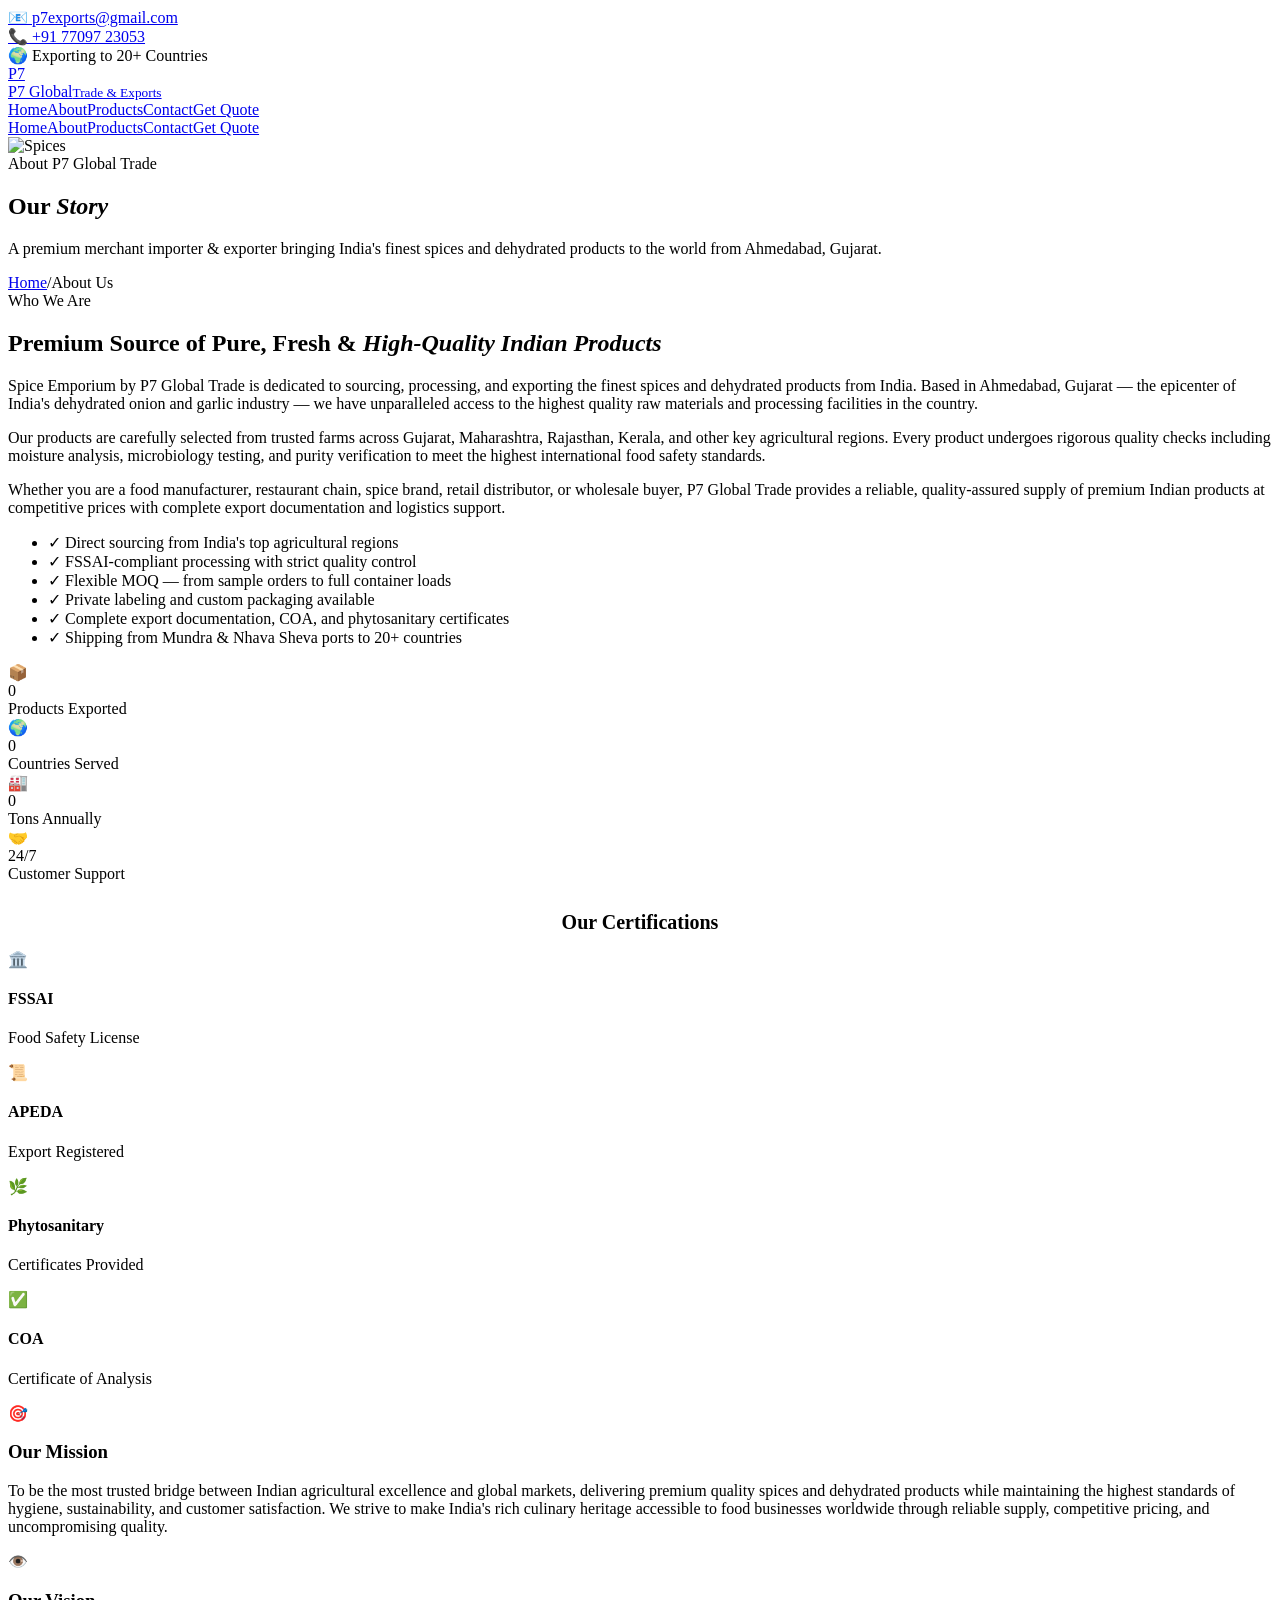
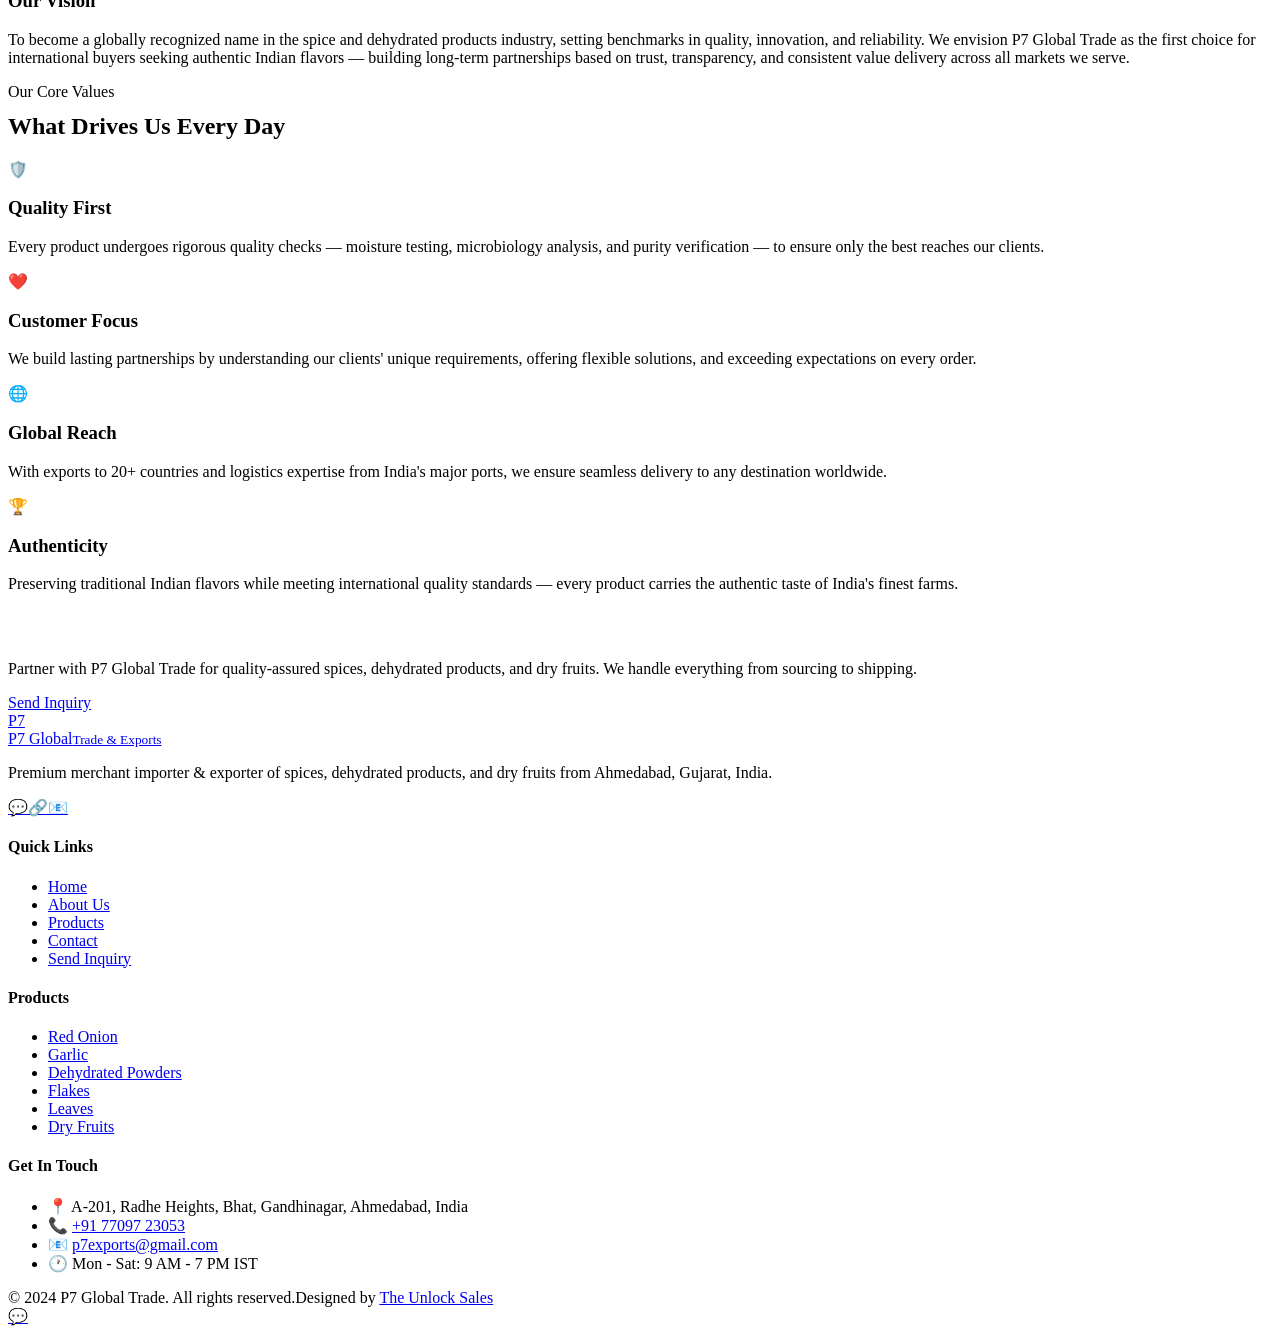
==== about.html @ 54e9179b "Add files via upload" ====
<!DOCTYPE html>
<html lang="en">
<head>
  <meta charset="UTF-8">
  <meta name="viewport" content="width=device-width, initial-scale=1.0">
  <title>About Us — P7 Global Trade | Premium Indian Spice Exporter</title>
  <meta name="description" content="Learn about P7 Global Trade — a leading merchant importer and exporter of premium spices, dehydrated products and dry fruits from Ahmedabad, India.">
  <link rel="stylesheet" href="css/style.css">
  <link rel="icon" href="data:image/svg+xml,<svg xmlns='http://www.w3.org/2000/svg' viewBox='0 0 100 100'><text y='.9em' font-size='90'>🌶️</text></svg>">
</head>
<body>
  <div class="topbar"><div class="container"><div class="topbar-left"><a href="mailto:p7exports@gmail.com">📧 p7exports@gmail.com</a><div class="topbar-divider"></div><a href="tel:+917709723053">📞 +91 77097 23053</a></div><div class="topbar-right"><span>🌍 Exporting to 20+ Countries</span></div></div></div>
  <header class="header"><div class="container"><a href="index.html" class="logo"><div class="logo-mark">P7</div><div class="logo-text">P7 Global<small>Trade &amp; Exports</small></div></a><nav class="nav"><a href="index.html">Home</a><a href="about.html" class="active">About</a><a href="products.html">Products</a><a href="contact.html">Contact</a><a href="inquiry.html" class="nav-cta">Get Quote</a></nav><div class="hamburger" onclick="this.classList.toggle('active');document.querySelector('.mobile-nav').classList.toggle('open');document.body.style.overflow=this.classList.contains('active')?'hidden':''"><span></span><span></span><span></span></div></div></header>
  <div class="mobile-nav"><a href="index.html">Home</a><a href="about.html" class="active">About</a><a href="products.html">Products</a><a href="contact.html">Contact</a><a href="inquiry.html">Get Quote</a></div>

  <section class="page-hero">
    <div class="page-hero-bg"><img src="https://images.unsplash.com/photo-1532336414038-cf19250c5757?w=1400&h=500&fit=crop&q=80" alt="Spices"></div>
    <div class="page-hero-overlay"></div>
    <div class="container">
      <span class="overline">About P7 Global Trade</span>
      <h1 class="heading-xl">Our <em>Story</em></h1>
      <p>A premium merchant importer &amp; exporter bringing India's finest spices and dehydrated products to the world from Ahmedabad, Gujarat.</p>
      <div class="breadcrumb"><a href="index.html">Home</a><span>/</span><span>About Us</span></div>
    </div>
  </section>

  <!-- WHO WE ARE -->
  <section class="about-content-section">
    <div class="container">
      <div class="about-main-grid">
        <div class="about-text reveal-left">
          <span class="overline overline-dark">Who We Are</span>
          <h2 class="heading-lg" style="color:var(--brown-900)">Premium Source of Pure, Fresh &amp; <em style="color:var(--primary)">High-Quality Indian Products</em></h2>
          <p>Spice Emporium by P7 Global Trade is dedicated to sourcing, processing, and exporting the finest spices and dehydrated products from India. Based in Ahmedabad, Gujarat — the epicenter of India's dehydrated onion and garlic industry — we have unparalleled access to the highest quality raw materials and processing facilities in the country.</p>
          <p>Our products are carefully selected from trusted farms across Gujarat, Maharashtra, Rajasthan, Kerala, and other key agricultural regions. Every product undergoes rigorous quality checks including moisture analysis, microbiology testing, and purity verification to meet the highest international food safety standards.</p>
          <p>Whether you are a food manufacturer, restaurant chain, spice brand, retail distributor, or wholesale buyer, P7 Global Trade provides a reliable, quality-assured supply of premium Indian products at competitive prices with complete export documentation and logistics support.</p>
          <ul class="check-list">
            <li><span class="check-icon">✓</span> Direct sourcing from India's top agricultural regions</li>
            <li><span class="check-icon">✓</span> FSSAI-compliant processing with strict quality control</li>
            <li><span class="check-icon">✓</span> Flexible MOQ — from sample orders to full container loads</li>
            <li><span class="check-icon">✓</span> Private labeling and custom packaging available</li>
            <li><span class="check-icon">✓</span> Complete export documentation, COA, and phytosanitary certificates</li>
            <li><span class="check-icon">✓</span> Shipping from Mundra &amp; Nhava Sheva ports to 20+ countries</li>
          </ul>
        </div>
        <div class="reveal-right">
          <div class="about-stats-card">
            <div class="about-stats-inner">
              <div class="a-stat"><div class="icon">📦</div><div class="val" data-count="50" data-suffix="+">0</div><div class="lbl">Products Exported</div></div>
              <div class="a-stat"><div class="icon">🌍</div><div class="val" data-count="20" data-suffix="+">0</div><div class="lbl">Countries Served</div></div>
              <div class="a-stat"><div class="icon">🏭</div><div class="val" data-count="500" data-suffix="+">0</div><div class="lbl">Tons Annually</div></div>
              <div class="a-stat"><div class="icon">🤝</div><div class="val">24/7</div><div class="lbl">Customer Support</div></div>
            </div>
          </div>
          <!-- Certifications -->
          <div style="margin-top:28px">
            <h3 style="font-family:var(--font-display);font-weight:600;font-size:20px;color:var(--brown-900);margin-bottom:16px;text-align:center">Our Certifications</h3>
            <div class="certs-grid">
              <div class="cert-card"><div class="cert-icon">🏛️</div><h4>FSSAI</h4><p>Food Safety License</p></div>
              <div class="cert-card"><div class="cert-icon">📜</div><h4>APEDA</h4><p>Export Registered</p></div>
              <div class="cert-card"><div class="cert-icon">🌿</div><h4>Phytosanitary</h4><p>Certificates Provided</p></div>
              <div class="cert-card"><div class="cert-icon">✅</div><h4>COA</h4><p>Certificate of Analysis</p></div>
            </div>
          </div>
        </div>
      </div>
    </div>
  </section>

  <!-- MISSION & VISION -->
  <section class="mv-section">
    <div class="container">
      <div class="mv-grid">
        <div class="mv-card reveal delay-1">
          <div class="mv-icon">🎯</div>
          <h3>Our Mission</h3>
          <p>To be the most trusted bridge between Indian agricultural excellence and global markets, delivering premium quality spices and dehydrated products while maintaining the highest standards of hygiene, sustainability, and customer satisfaction. We strive to make India's rich culinary heritage accessible to food businesses worldwide through reliable supply, competitive pricing, and uncompromising quality.</p>
        </div>
        <div class="mv-card reveal delay-2">
          <div class="mv-icon">👁️</div>
          <h3>Our Vision</h3>
          <p>To become a globally recognized name in the spice and dehydrated products industry, setting benchmarks in quality, innovation, and reliability. We envision P7 Global Trade as the first choice for international buyers seeking authentic Indian flavors — building long-term partnerships based on trust, transparency, and consistent value delivery across all markets we serve.</p>
        </div>
      </div>
    </div>
  </section>

  <!-- VALUES -->
  <section class="values-section">
    <div class="container">
      <div class="text-center reveal">
        <span class="overline overline-dark">Our Core Values</span>
        <h2 class="heading-lg" style="color:var(--brown-900);margin-top:12px">What Drives Us Every Day</h2>
      </div>
      <div class="values-grid">
        <div class="value-card reveal delay-1"><div class="value-icon">🛡️</div><h3>Quality First</h3><p>Every product undergoes rigorous quality checks — moisture testing, microbiology analysis, and purity verification — to ensure only the best reaches our clients.</p></div>
        <div class="value-card reveal delay-2"><div class="value-icon">❤️</div><h3>Customer Focus</h3><p>We build lasting partnerships by understanding our clients' unique requirements, offering flexible solutions, and exceeding expectations on every order.</p></div>
        <div class="value-card reveal delay-3"><div class="value-icon">🌐</div><h3>Global Reach</h3><p>With exports to 20+ countries and logistics expertise from India's major ports, we ensure seamless delivery to any destination worldwide.</p></div>
        <div class="value-card reveal delay-4"><div class="value-icon">🏆</div><h3>Authenticity</h3><p>Preserving traditional Indian flavors while meeting international quality standards — every product carries the authentic taste of India's finest farms.</p></div>
      </div>
    </div>
  </section>

  <!-- CTA -->
  <section class="about-cta">
    <div class="container">
      <h2 class="heading-md reveal" style="color:#fff">Ready to Source Premium Indian Products?</h2>
      <p class="reveal delay-1">Partner with P7 Global Trade for quality-assured spices, dehydrated products, and dry fruits. We handle everything from sourcing to shipping.</p>
      <div class="cta-btns reveal delay-2">
        <a href="inquiry.html" class="btn btn-white">Send Inquiry</a>
        <a href="products.html" class="btn btn-outline" style="border-color:rgba(255,255,255,.3);color:#fff">View Products</a>
      </div>
    </div>
  </section>

  <footer class="footer"><div class="container"><div class="footer-grid"><div class="footer-brand"><a href="index.html" class="logo"><div class="logo-mark">P7</div><div class="logo-text">P7 Global<small>Trade &amp; Exports</small></div></a><p>Premium merchant importer &amp; exporter of spices, dehydrated products, and dry fruits from Ahmedabad, Gujarat, India.</p><div class="footer-social"><a href="https://wa.me/917709723053" target="_blank">💬</a><a href="https://www.linkedin.com/in/jaya-kishanchandani" target="_blank">🔗</a><a href="mailto:p7exports@gmail.com">📧</a></div></div><div class="footer-col"><h4>Quick Links</h4><ul><li><a href="index.html">Home</a></li><li><a href="about.html">About Us</a></li><li><a href="products.html">Products</a></li><li><a href="contact.html">Contact</a></li><li><a href="inquiry.html">Send Inquiry</a></li></ul></div><div class="footer-col"><h4>Products</h4><ul><li><a href="products.html?category=red-onion">Red Onion</a></li><li><a href="products.html?category=garlic">Garlic</a></li><li><a href="products.html?category=dehydrated-powders">Dehydrated Powders</a></li><li><a href="products.html?category=flakes">Flakes</a></li><li><a href="products.html?category=leaves">Leaves</a></li><li><a href="products.html?category=dry-fruits">Dry Fruits</a></li></ul></div><div class="footer-col"><h4>Get In Touch</h4><ul class="footer-contact"><li><span class="ico">📍</span> A-201, Radhe Heights, Bhat, Gandhinagar, Ahmedabad, India</li><li><span class="ico">📞</span> <a href="tel:+917709723053">+91 77097 23053</a></li><li><span class="ico">📧</span> <a href="mailto:p7exports@gmail.com">p7exports@gmail.com</a></li><li><span class="ico">🕐</span> Mon - Sat: 9 AM - 7 PM IST</li></ul></div></div><div class="footer-bottom"><span>&copy; 2024 P7 Global Trade. All rights reserved.</span><span>Designed by <a href="https://theunlocksales.in" target="_blank">The Unlock Sales</a></span></div></div></footer>
  <a href="https://wa.me/917709723053?text=Hello!" target="_blank" class="wa-float">💬</a>
  <script src="js/main.js"></script>
</body>
</html>
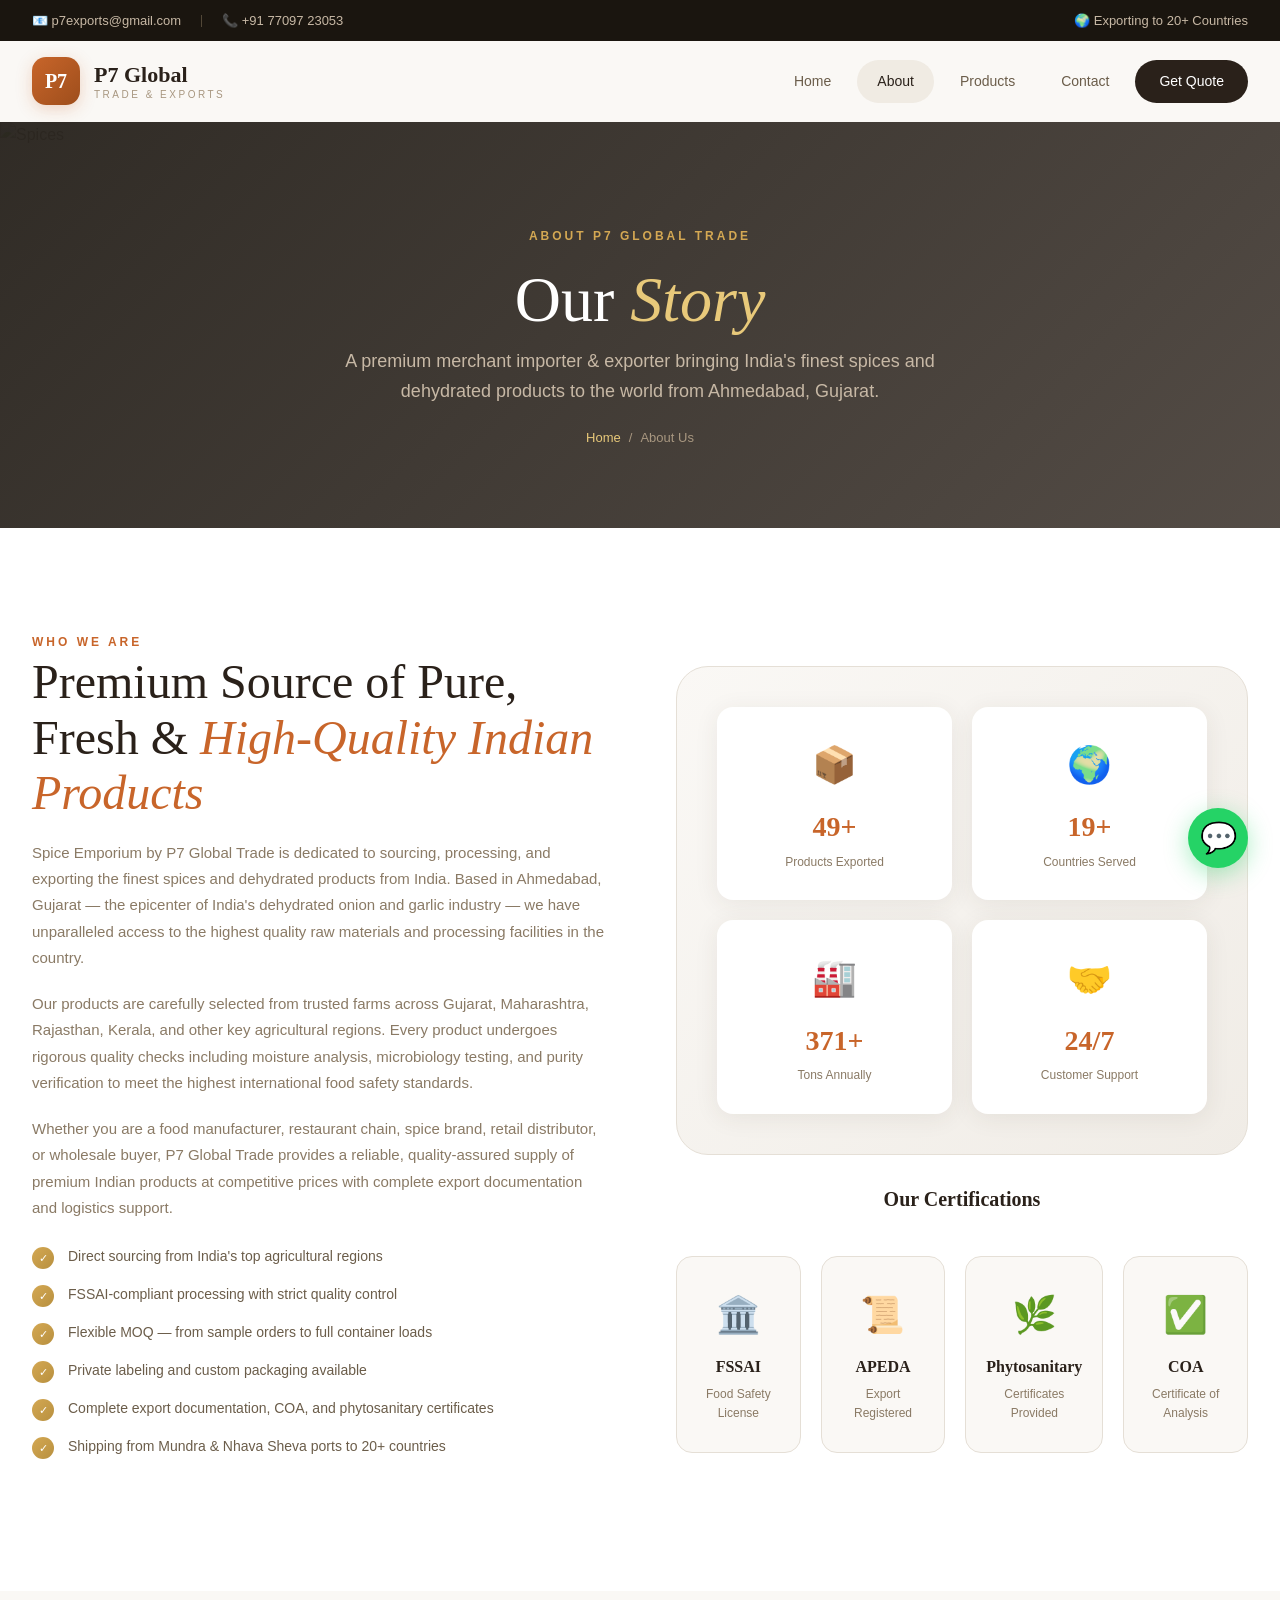
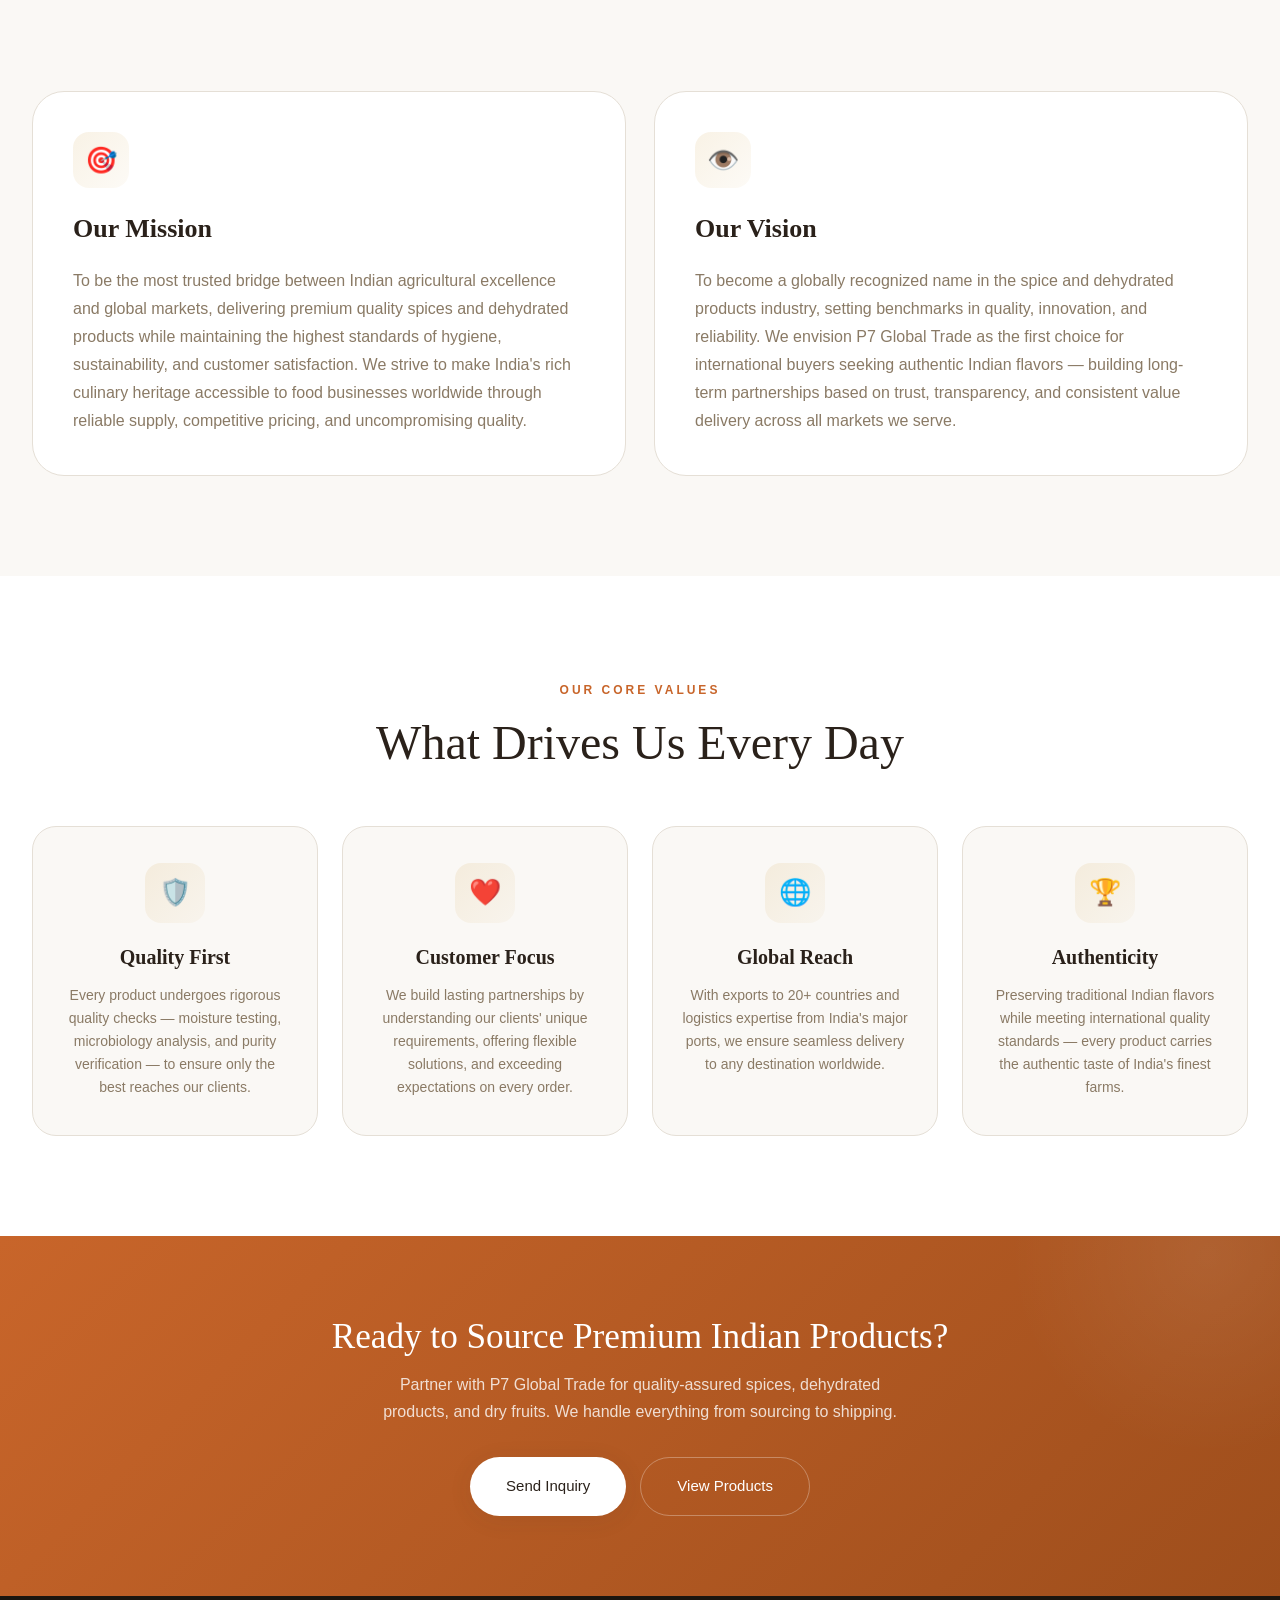
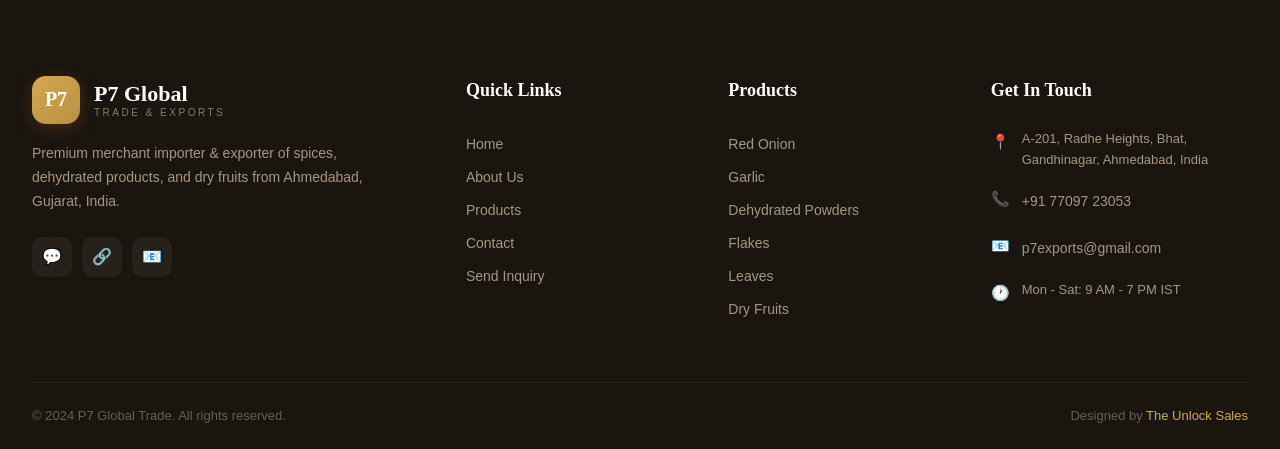
==== commit f530840c: "Update about.html" ====
--- a/about.html
+++ b/about.html
@@ -5,7 +5,7 @@
   <meta name="viewport" content="width=device-width, initial-scale=1.0">
   <title>About Us — P7 Global Trade | Premium Indian Spice Exporter</title>
   <meta name="description" content="Learn about P7 Global Trade — a leading merchant importer and exporter of premium spices, dehydrated products and dry fruits from Ahmedabad, India.">
-  <link rel="stylesheet" href="css/style.css">
+  <link rel="stylesheet" href="style.css">
   <link rel="icon" href="data:image/svg+xml,<svg xmlns='http://www.w3.org/2000/svg' viewBox='0 0 100 100'><text y='.9em' font-size='90'>🌶️</text></svg>">
 </head>
 <body>
@@ -115,6 +115,6 @@
 
   <footer class="footer"><div class="container"><div class="footer-grid"><div class="footer-brand"><a href="index.html" class="logo"><div class="logo-mark">P7</div><div class="logo-text">P7 Global<small>Trade &amp; Exports</small></div></a><p>Premium merchant importer &amp; exporter of spices, dehydrated products, and dry fruits from Ahmedabad, Gujarat, India.</p><div class="footer-social"><a href="https://wa.me/917709723053" target="_blank">💬</a><a href="https://www.linkedin.com/in/jaya-kishanchandani" target="_blank">🔗</a><a href="mailto:p7exports@gmail.com">📧</a></div></div><div class="footer-col"><h4>Quick Links</h4><ul><li><a href="index.html">Home</a></li><li><a href="about.html">About Us</a></li><li><a href="products.html">Products</a></li><li><a href="contact.html">Contact</a></li><li><a href="inquiry.html">Send Inquiry</a></li></ul></div><div class="footer-col"><h4>Products</h4><ul><li><a href="products.html?category=red-onion">Red Onion</a></li><li><a href="products.html?category=garlic">Garlic</a></li><li><a href="products.html?category=dehydrated-powders">Dehydrated Powders</a></li><li><a href="products.html?category=flakes">Flakes</a></li><li><a href="products.html?category=leaves">Leaves</a></li><li><a href="products.html?category=dry-fruits">Dry Fruits</a></li></ul></div><div class="footer-col"><h4>Get In Touch</h4><ul class="footer-contact"><li><span class="ico">📍</span> A-201, Radhe Heights, Bhat, Gandhinagar, Ahmedabad, India</li><li><span class="ico">📞</span> <a href="tel:+917709723053">+91 77097 23053</a></li><li><span class="ico">📧</span> <a href="mailto:p7exports@gmail.com">p7exports@gmail.com</a></li><li><span class="ico">🕐</span> Mon - Sat: 9 AM - 7 PM IST</li></ul></div></div><div class="footer-bottom"><span>&copy; 2024 P7 Global Trade. All rights reserved.</span><span>Designed by <a href="https://theunlocksales.in" target="_blank">The Unlock Sales</a></span></div></div></footer>
   <a href="https://wa.me/917709723053?text=Hello!" target="_blank" class="wa-float">💬</a>
-  <script src="js/main.js"></script>
+  <script src="main.js"></script>
 </body>
 </html>
--- a/style.css
+++ b/style.css
@@ -0,0 +1,390 @@
+@import url('https://fonts.googleapis.com/css2?family=Cormorant+Garamond:ital,wght@0,300;0,400;0,500;0,600;0,700;1,400;1,500&family=Outfit:wght@300;400;500;600;700&display=swap');
+*,*::before,*::after{box-sizing:border-box;margin:0;padding:0}
+html{scroll-behavior:smooth;-webkit-font-smoothing:antialiased}
+body{font-family:'Outfit',sans-serif;color:#3d3226;line-height:1.65;background:#faf8f5;overflow-x:hidden}
+a{text-decoration:none;color:inherit;transition:.35s cubic-bezier(.22,1,.36,1)}
+ul{list-style:none}img{max-width:100%;display:block;object-fit:cover}
+button,input,textarea,select{font-family:inherit;font-size:inherit;border:none;outline:none;background:none}
+:root{
+--primary:#c8652a;--primary-light:#e8863f;--primary-dark:#9e4e1c;
+--gold:#d4a853;--gold-light:#e8c97a;--gold-dark:#b8903f;
+--cream:#faf8f5;--cream-dark:#f0ece6;--cream-darker:#e5dfd6;
+--brown-50:#f9f6f2;--brown-100:#f0ebe3;--brown-200:#e0d5c7;--brown-300:#c7b8a5;
+--brown-400:#a89780;--brown-500:#8a7a65;--brown-600:#6b5d4a;--brown-700:#524737;
+--brown-800:#3d3226;--brown-900:#2a211a;--brown-950:#1a150f;
+--font-display:'Cormorant Garamond',serif;--font-body:'Outfit',sans-serif;
+--max-w:1320px;--radius:16px;--radius-lg:24px;--radius-xl:32px;
+--shadow:0 4px 24px rgba(61,50,38,.08);--shadow-lg:0 16px 48px rgba(61,50,38,.12);--shadow-xl:0 24px 64px rgba(61,50,38,.16);
+--ease:cubic-bezier(.22,1,.36,1);
+}
+.container{max-width:var(--max-w);margin:0 auto;padding:0 32px}
+.text-center{text-align:center}
+.heading-hero{font-family:var(--font-display);font-size:clamp(3rem,7vw,5.5rem);font-weight:300;line-height:1.05;letter-spacing:-.02em}
+.heading-xl{font-family:var(--font-display);font-size:clamp(2.5rem,5vw,4rem);font-weight:400;line-height:1.1}
+.heading-lg{font-family:var(--font-display);font-size:clamp(2rem,4vw,3rem);font-weight:400;line-height:1.15}
+.heading-md{font-family:var(--font-display);font-size:clamp(1.5rem,3vw,2.2rem);font-weight:500;line-height:1.2}
+.overline{font-size:12px;font-weight:600;letter-spacing:3px;text-transform:uppercase;color:var(--gold)}
+.overline-dark{color:var(--primary)}
+.btn{display:inline-flex;align-items:center;gap:10px;padding:16px 36px;font-weight:500;font-size:15px;border-radius:60px;cursor:pointer;transition:.4s var(--ease);overflow:hidden}
+.btn-primary{background:var(--brown-900);color:#fff;box-shadow:0 4px 20px rgba(42,33,26,.25)}
+.btn-primary:hover{background:var(--brown-800);transform:translateY(-2px);box-shadow:0 8px 32px rgba(42,33,26,.35)}
+.btn-gold{background:linear-gradient(135deg,var(--gold),var(--gold-dark));color:#fff;box-shadow:0 4px 20px rgba(212,168,83,.3)}
+.btn-gold:hover{transform:translateY(-2px);box-shadow:0 8px 32px rgba(212,168,83,.45)}
+.btn-outline{border:1.5px solid var(--brown-300);color:var(--brown-700);background:transparent}
+.btn-outline:hover{border-color:var(--brown-700);background:var(--brown-900);color:#fff}
+.btn-white{background:#fff;color:var(--brown-900);box-shadow:var(--shadow)}
+.btn-white:hover{transform:translateY(-2px);box-shadow:var(--shadow-lg)}
+.btn-whatsapp{background:#25d366;color:#fff;box-shadow:0 4px 20px rgba(37,211,102,.3)}
+.btn-whatsapp:hover{background:#20bd5a;transform:translateY(-2px)}
+.arrow-icon{transition:transform .3s}.btn:hover .arrow-icon{transform:translateX(4px)}
+
+/* SCROLL ANIMATIONS — below-fold only */
+.reveal{opacity:0;transform:translateY(40px);transition:opacity .8s var(--ease),transform .8s var(--ease)}
+.reveal.visible{opacity:1;transform:translateY(0)}
+.reveal-left{opacity:0;transform:translateX(-40px);transition:opacity .8s var(--ease),transform .8s var(--ease)}
+.reveal-left.visible{opacity:1;transform:translateX(0)}
+.reveal-right{opacity:0;transform:translateX(40px);transition:opacity .8s var(--ease),transform .8s var(--ease)}
+.reveal-right.visible{opacity:1;transform:translateX(0)}
+.delay-1{transition-delay:.1s}.delay-2{transition-delay:.2s}.delay-3{transition-delay:.3s}.delay-4{transition-delay:.4s}
+
+/* TOPBAR */
+.topbar{background:var(--brown-950);padding:10px 0;font-size:13px;color:var(--brown-300)}
+.topbar .container{display:flex;justify-content:space-between;align-items:center;flex-wrap:wrap;gap:8px}
+.topbar a{color:var(--brown-300)}.topbar a:hover{color:var(--gold)}
+.topbar-left,.topbar-right{display:flex;align-items:center;gap:20px}
+.topbar-divider{width:1px;height:12px;background:var(--brown-700)}
+
+/* HEADER */
+.header{background:rgba(250,248,245,.92);backdrop-filter:blur(24px);-webkit-backdrop-filter:blur(24px);position:sticky;top:0;z-index:100;transition:all .4s;border-bottom:1px solid transparent}
+.header.scrolled{border-bottom-color:var(--cream-darker);box-shadow:0 4px 30px rgba(61,50,38,.06)}
+.header .container{display:flex;justify-content:space-between;align-items:center;height:80px}
+.logo{display:flex;align-items:center;gap:14px}
+.logo-mark{width:48px;height:48px;background:linear-gradient(135deg,var(--primary),var(--primary-dark));border-radius:14px;display:flex;align-items:center;justify-content:center;color:#fff;font-family:var(--font-display);font-weight:700;font-size:20px;box-shadow:0 4px 16px rgba(200,101,42,.25)}
+.logo-text{font-family:var(--font-display);font-weight:600;font-size:22px;color:var(--brown-900);line-height:1.1}
+.logo-text small{display:block;font-family:var(--font-body);font-size:10px;font-weight:500;letter-spacing:2.5px;text-transform:uppercase;color:var(--brown-400);margin-top:1px}
+.nav{display:flex;align-items:center;gap:6px}
+.nav a{padding:10px 20px;border-radius:60px;font-size:14px;font-weight:500;color:var(--brown-600);transition:.3s}
+.nav a:hover,.nav a.active{color:var(--brown-900);background:var(--brown-100)}
+.nav-cta{background:var(--brown-900)!important;color:#fff!important;padding:10px 24px!important}
+.nav-cta:hover{background:var(--brown-800)!important}
+.hamburger{display:none;flex-direction:column;gap:5px;cursor:pointer;padding:8px;z-index:110}
+.hamburger span{display:block;width:22px;height:2px;background:var(--brown-800);border-radius:2px;transition:.3s}
+.hamburger.active span:nth-child(1){transform:rotate(45deg) translate(5px,5px)}
+.hamburger.active span:nth-child(2){opacity:0}
+.hamburger.active span:nth-child(3){transform:rotate(-45deg) translate(5px,-5px)}
+.mobile-nav{display:none;position:fixed;top:0;left:0;right:0;bottom:0;background:rgba(250,248,245,.98);backdrop-filter:blur(20px);z-index:105;flex-direction:column;align-items:center;justify-content:center;gap:8px}
+.mobile-nav.open{display:flex}
+.mobile-nav a{font-family:var(--font-display);font-size:28px;font-weight:500;padding:12px 32px;color:var(--brown-700);border-radius:16px}
+.mobile-nav a:hover,.mobile-nav a.active{color:var(--primary);background:var(--brown-100)}
+
+/* HERO */
+.hero{position:relative;min-height:100vh;display:flex;align-items:center;overflow:hidden;background:var(--brown-950)}
+.hero-bg{position:absolute;inset:0;z-index:1}
+.hero-bg img{width:100%;height:100%;object-fit:cover;opacity:.35}
+.hero-overlay{position:absolute;inset:0;z-index:2;background:linear-gradient(135deg,rgba(26,21,15,.85),rgba(42,33,26,.6) 50%,rgba(26,21,15,.75))}
+.hero-content{position:relative;z-index:10;padding:100px 0 80px}
+.hero-grid{display:grid;grid-template-columns:1fr 1fr;gap:64px;align-items:center}
+.hero-tag{display:inline-flex;align-items:center;gap:8px;padding:10px 22px;background:rgba(212,168,83,.12);border:1px solid rgba(212,168,83,.25);border-radius:60px;margin-bottom:28px;font-size:13px;color:var(--gold-light);font-weight:500}
+.hero h1{color:#fff;margin-bottom:24px}
+.hero h1 em{font-style:italic;color:var(--gold-light)}
+.hero-desc{color:var(--brown-300);font-size:18px;line-height:1.75;margin-bottom:40px;max-width:520px}
+.hero-buttons{display:flex;flex-wrap:wrap;gap:14px;margin-bottom:56px}
+.hero-stats{display:grid;grid-template-columns:repeat(4,1fr);gap:32px;padding-top:40px;border-top:1px solid rgba(255,255,255,.08)}
+.hero-stat .number{font-family:var(--font-display);font-size:clamp(2rem,3vw,2.8rem);font-weight:600;color:#fff;line-height:1}
+.hero-stat .label{font-size:13px;color:var(--brown-400);margin-top:6px}
+.hero-image-stack{position:relative;height:520px}
+.hero-img-main{position:absolute;top:0;right:0;width:85%;height:400px;border-radius:var(--radius-xl);overflow:hidden;box-shadow:var(--shadow-xl)}
+.hero-img-main img{width:100%;height:100%;object-fit:cover}
+.hero-img-float{position:absolute;bottom:0;left:0;width:220px;height:220px;border-radius:var(--radius-lg);overflow:hidden;box-shadow:var(--shadow-xl);border:4px solid var(--brown-950)}
+.hero-img-float img{width:100%;height:100%;object-fit:cover}
+.hero-badge-float{position:absolute;bottom:120px;right:-10px;background:rgba(250,248,245,.95);backdrop-filter:blur(10px);border-radius:var(--radius);padding:18px 24px;box-shadow:var(--shadow-lg);display:flex;align-items:center;gap:14px}
+.hero-badge-icon{width:48px;height:48px;background:linear-gradient(135deg,var(--gold),var(--gold-dark));border-radius:12px;display:flex;align-items:center;justify-content:center;color:#fff;font-size:22px;flex-shrink:0}
+.hero-badge-text .val{font-family:var(--font-display);font-size:22px;font-weight:700;color:var(--brown-900)}
+.hero-badge-text .lbl{font-size:12px;color:var(--brown-500)}
+
+/* MARQUEE */
+.marquee-section{padding:28px 0;background:var(--brown-900);overflow:hidden}
+.marquee-track{display:flex;gap:48px;animation:marquee 30s linear infinite;width:max-content}
+.marquee-item{display:flex;align-items:center;gap:12px;white-space:nowrap;color:var(--brown-300);font-size:15px}
+.marquee-dot{width:6px;height:6px;background:var(--gold);border-radius:50%;flex-shrink:0}
+@keyframes marquee{0%{transform:translateX(0)}100%{transform:translateX(-50%)}}
+
+/* FEATURES */
+.section-features{padding:100px 0;background:var(--cream)}
+.features-grid{display:grid;grid-template-columns:repeat(4,1fr);gap:24px;margin-top:56px}
+.feature-card{padding:36px;border-radius:var(--radius-lg);background:#fff;border:1px solid var(--cream-darker);transition:.5s var(--ease);position:relative;overflow:hidden}
+.feature-card::before{content:'';position:absolute;top:0;left:0;right:0;height:3px;background:linear-gradient(90deg,var(--gold),var(--primary));transform:scaleX(0);transform-origin:left;transition:transform .5s var(--ease)}
+.feature-card:hover{transform:translateY(-8px);box-shadow:var(--shadow-lg);border-color:transparent}
+.feature-card:hover::before{transform:scaleX(1)}
+.feature-icon{width:56px;height:56px;border-radius:16px;display:flex;align-items:center;justify-content:center;margin-bottom:20px;font-size:24px;transition:.4s}
+.feature-icon.gold{background:linear-gradient(135deg,rgba(212,168,83,.12),rgba(212,168,83,.05));color:var(--gold)}
+.feature-icon.primary{background:linear-gradient(135deg,rgba(200,101,42,.12),rgba(200,101,42,.05));color:var(--primary)}
+.feature-card:hover .feature-icon{transform:scale(1.1)}
+.feature-card h3{font-family:var(--font-display);font-weight:600;font-size:20px;color:var(--brown-900);margin-bottom:10px}
+.feature-card p{font-size:14px;color:var(--brown-500);line-height:1.65}
+
+/* CATEGORIES */
+.section-categories{padding:100px 0;background:#fff}
+.categories-grid{display:grid;grid-template-columns:repeat(4,1fr);gap:20px;margin-top:56px}
+.cat-card{position:relative;border-radius:var(--radius-lg);overflow:hidden;height:320px;cursor:pointer;display:block}
+.cat-card img{width:100%;height:100%;object-fit:cover;transition:transform .7s var(--ease)}
+.cat-card:hover img{transform:scale(1.08)}
+.cat-overlay{position:absolute;inset:0;background:linear-gradient(to top,rgba(26,21,15,.85),rgba(26,21,15,.1) 60%);transition:background .4s;display:flex;flex-direction:column;justify-content:flex-end;padding:28px}
+.cat-card:hover .cat-overlay{background:linear-gradient(to top,rgba(26,21,15,.9),rgba(200,101,42,.15))}
+.cat-card h3{font-family:var(--font-display);font-size:22px;font-weight:600;color:#fff;margin-bottom:4px}
+.cat-card p{font-size:13px;color:var(--brown-300);margin-bottom:12px}
+.cat-link{font-size:13px;font-weight:500;color:var(--gold-light);display:inline-flex;align-items:center;gap:6px}
+
+/* ABOUT SNIPPET */
+.section-about{padding:100px 0;background:var(--cream)}
+.about-layout{display:grid;grid-template-columns:1fr 1fr;gap:72px;align-items:center}
+.about-images{position:relative;height:560px}
+.about-img-1{position:absolute;top:0;left:0;width:65%;height:380px;border-radius:var(--radius-xl);overflow:hidden;box-shadow:var(--shadow-lg)}
+.about-img-1 img{width:100%;height:100%;object-fit:cover}
+.about-img-2{position:absolute;bottom:0;right:0;width:55%;height:280px;border-radius:var(--radius-xl);overflow:hidden;box-shadow:var(--shadow-xl);border:5px solid var(--cream)}
+.about-img-2 img{width:100%;height:100%;object-fit:cover}
+.about-exp-badge{position:absolute;top:50%;left:50%;transform:translate(-50%,-50%);background:var(--brown-900);color:#fff;border-radius:50%;width:120px;height:120px;display:flex;flex-direction:column;align-items:center;justify-content:center;box-shadow:var(--shadow-xl);z-index:5}
+.about-exp-badge .num{font-family:var(--font-display);font-size:32px;font-weight:700;line-height:1;color:var(--gold)}
+.about-exp-badge .txt{font-size:10px;font-weight:500;letter-spacing:1px;text-transform:uppercase;color:var(--brown-300);margin-top:4px}
+.about-text .overline{margin-bottom:12px}
+.about-text h2{color:var(--brown-900);margin-bottom:20px}
+.about-text h2 em{font-style:italic;color:var(--primary)}
+.about-text p{color:var(--brown-500);margin-bottom:20px;font-size:15px;line-height:1.75}
+.check-list{margin:24px 0 32px}
+.check-list li{display:flex;align-items:flex-start;gap:14px;margin-bottom:14px;font-size:14px;color:var(--brown-600)}
+.check-icon{width:22px;height:22px;background:linear-gradient(135deg,var(--gold),var(--gold-dark));border-radius:50%;display:flex;align-items:center;justify-content:center;color:#fff;font-size:11px;flex-shrink:0;margin-top:2px}
+
+/* PROCESS */
+.section-process{padding:100px 0;background:#fff}
+.process-grid{display:grid;grid-template-columns:repeat(4,1fr);gap:32px;margin-top:56px}
+.process-step{text-align:center;position:relative}
+.process-num{font-family:var(--font-display);font-size:64px;font-weight:700;color:var(--cream-darker);line-height:1;margin-bottom:16px}
+.process-icon{width:56px;height:56px;border-radius:50%;display:flex;align-items:center;justify-content:center;margin:0 auto 16px;font-size:24px;background:linear-gradient(135deg,rgba(212,168,83,.12),rgba(212,168,83,.05));color:var(--gold-dark)}
+.process-step h3{font-family:var(--font-display);font-weight:600;font-size:20px;color:var(--brown-900);margin-bottom:10px}
+.process-step p{font-size:14px;color:var(--brown-500);line-height:1.65}
+
+/* TESTIMONIALS */
+.section-testimonials{padding:100px 0;background:var(--cream)}
+.testimonials-grid{display:grid;grid-template-columns:repeat(3,1fr);gap:28px;margin-top:56px}
+.testimonial-card{background:#fff;border-radius:var(--radius-lg);padding:36px;border:1px solid var(--cream-darker);transition:.4s var(--ease)}
+.testimonial-card:hover{transform:translateY(-4px);box-shadow:var(--shadow-lg)}
+.testimonial-stars{color:var(--gold);font-size:16px;letter-spacing:2px;margin-bottom:16px}
+.testimonial-card blockquote{font-size:15px;color:var(--brown-600);line-height:1.7;font-style:italic;margin-bottom:20px}
+.testimonial-author{display:flex;align-items:center;gap:12px}
+.testimonial-avatar{width:44px;height:44px;background:var(--brown-100);border-radius:50%;display:flex;align-items:center;justify-content:center;font-size:18px}
+.testimonial-author strong{font-size:14px;color:var(--brown-900);display:block}
+.testimonial-author span{font-size:12px;color:var(--brown-500)}
+
+/* EXPORT DESTINATIONS */
+.section-destinations{padding:100px 0;background:#fff}
+.destinations-grid{display:grid;grid-template-columns:repeat(6,1fr);gap:16px;margin-top:56px}
+.dest-card{text-align:center;padding:24px 12px;border-radius:var(--radius);background:var(--cream);border:1px solid var(--cream-darker);transition:.4s}
+.dest-card:hover{transform:translateY(-4px);box-shadow:var(--shadow);background:#fff}
+.dest-card .flag{font-size:32px;margin-bottom:8px}
+.dest-card .name{font-size:13px;font-weight:500;color:var(--brown-700)}
+
+/* STATS BAR */
+.stats-bar{padding:80px 0;background:var(--brown-900);position:relative;overflow:hidden}
+.stats-bar::before{content:'';position:absolute;top:-50%;right:-20%;width:500px;height:500px;background:radial-gradient(circle,rgba(212,168,83,.1),transparent 70%);border-radius:50%}
+.stats-grid{display:grid;grid-template-columns:repeat(4,1fr);gap:40px;position:relative;z-index:2}
+.stat-item{text-align:center}
+.stat-num{font-family:var(--font-display);font-size:clamp(2.5rem,4vw,3.5rem);font-weight:600;color:#fff;line-height:1}
+.stat-label{font-size:14px;color:var(--brown-400);margin-top:8px}
+.stat-divider{width:40px;height:2px;background:var(--gold);margin:12px auto 0}
+
+/* CTA */
+.section-cta{position:relative;padding:120px 0;overflow:hidden}
+.cta-bg{position:absolute;inset:0;z-index:1}
+.cta-bg img{width:100%;height:100%;object-fit:cover}
+.cta-overlay{position:absolute;inset:0;z-index:2;background:linear-gradient(135deg,rgba(26,21,15,.88),rgba(42,33,26,.82))}
+.section-cta .container{position:relative;z-index:10;text-align:center}
+.section-cta h2{color:#fff;margin-bottom:16px}
+.section-cta p{color:var(--brown-300);font-size:18px;max-width:600px;margin:0 auto 36px}
+.cta-btns{display:flex;flex-wrap:wrap;justify-content:center;gap:14px}
+
+/* PAGE HERO */
+.page-hero{position:relative;padding:100px 0 80px;overflow:hidden}
+.page-hero-bg{position:absolute;inset:0;z-index:1}
+.page-hero-bg img{width:100%;height:100%;object-fit:cover;opacity:.3}
+.page-hero-overlay{position:absolute;inset:0;z-index:2;background:linear-gradient(135deg,rgba(26,21,15,.9),rgba(42,33,26,.8))}
+.page-hero .container{position:relative;z-index:10;text-align:center}
+.page-hero h1{color:#fff;margin:16px 0 12px}
+.page-hero h1 em{font-style:italic;color:var(--gold-light)}
+.page-hero p{color:var(--brown-300);font-size:18px;max-width:600px;margin:0 auto}
+.breadcrumb{display:flex;justify-content:center;gap:8px;font-size:13px;color:var(--brown-400);margin-top:20px}
+.breadcrumb a{color:var(--gold-light)}.breadcrumb a:hover{text-decoration:underline}
+
+/* PRODUCTS */
+.products-section{padding:64px 0 100px;background:var(--cream)}
+.filters-bar{display:flex;flex-wrap:wrap;gap:16px;margin-bottom:40px;align-items:center}
+.search-wrap{position:relative;flex:1;max-width:380px}
+.search-wrap svg{position:absolute;left:18px;top:50%;transform:translateY(-50%);color:var(--brown-400)}
+.search-wrap input{width:100%;padding:14px 18px 14px 48px;border:1.5px solid var(--cream-darker);border-radius:60px;font-size:14px;background:#fff;transition:.3s}
+.search-wrap input:focus{border-color:var(--primary);box-shadow:0 0 0 4px rgba(200,101,42,.08)}
+.cat-filters{display:flex;flex-wrap:wrap;gap:8px}
+.filter-btn{padding:10px 22px;border-radius:60px;font-size:13px;font-weight:500;background:#fff;color:var(--brown-600);border:1.5px solid var(--cream-darker);cursor:pointer;transition:.3s;white-space:nowrap}
+.filter-btn:hover{border-color:var(--brown-300)}.filter-btn.active{background:var(--brown-900);color:#fff;border-color:var(--brown-900)}
+.products-grid{display:grid;grid-template-columns:repeat(4,1fr);gap:24px}
+.product-card{background:#fff;border-radius:var(--radius-lg);overflow:hidden;border:1px solid var(--cream-darker);transition:.5s var(--ease);cursor:pointer}
+.product-card:hover{transform:translateY(-6px);box-shadow:var(--shadow-lg);border-color:transparent}
+.product-img{height:220px;position:relative;overflow:hidden}
+.product-img img{width:100%;height:100%;object-fit:cover;transition:transform .6s var(--ease)}
+.product-card:hover .product-img img{transform:scale(1.06)}
+.product-img .badge{position:absolute;top:14px;right:14px;background:var(--gold);color:#fff;font-size:11px;padding:5px 14px;border-radius:60px;font-weight:600}
+.product-body{padding:24px}
+.product-cat{font-size:11px;font-weight:600;letter-spacing:1.5px;text-transform:uppercase;color:var(--primary)}
+.product-body h3{font-family:var(--font-display);font-weight:600;font-size:18px;color:var(--brown-900);margin:6px 0 8px;transition:color .3s}
+.product-card:hover .product-body h3{color:var(--primary)}
+.product-body p{font-size:13px;color:var(--brown-500);line-height:1.6;display:-webkit-box;-webkit-line-clamp:2;-webkit-box-orient:vertical;overflow:hidden;margin-bottom:14px}
+.product-link{font-size:13px;font-weight:500;color:var(--primary);display:inline-flex;align-items:center;gap:6px}
+.no-results{text-align:center;padding:80px 0;grid-column:1/-1;color:var(--brown-400);font-size:18px}
+
+/* MODAL */
+.modal-overlay{position:fixed;inset:0;background:rgba(26,21,15,.6);backdrop-filter:blur(6px);z-index:200;display:flex;align-items:center;justify-content:center;padding:24px;opacity:0;visibility:hidden;transition:.4s var(--ease)}
+.modal-overlay.open{opacity:1;visibility:visible}
+.modal{background:#fff;border-radius:var(--radius-xl);max-width:760px;width:100%;max-height:90vh;overflow-y:auto;position:relative;transform:translateY(30px) scale(.96);transition:.4s var(--ease)}
+.modal-overlay.open .modal{transform:translateY(0) scale(1)}
+.modal-close{position:absolute;top:18px;right:18px;width:40px;height:40px;border-radius:50%;background:var(--brown-100);cursor:pointer;display:flex;align-items:center;justify-content:center;font-size:18px;color:var(--brown-600);z-index:5;border:none}
+.modal-close:hover{background:var(--brown-200)}
+.modal-image{height:280px;overflow:hidden;border-radius:var(--radius-xl) var(--radius-xl) 0 0}
+.modal-image img{width:100%;height:100%;object-fit:cover}
+.modal-content{padding:36px}
+.modal-content h2{font-family:var(--font-display);font-size:32px;font-weight:600;color:var(--brown-900);margin:8px 0 16px}
+.modal-content .desc{color:var(--brown-500);line-height:1.75;margin-bottom:28px}
+.modal-buttons{display:flex;gap:12px;flex-wrap:wrap;margin-bottom:32px}
+.modal-related{border-top:1px solid var(--cream-darker);padding-top:28px}
+.modal-related h4{font-family:var(--font-display);font-size:20px;font-weight:600;margin-bottom:16px}
+.related-grid{display:grid;grid-template-columns:repeat(auto-fill,minmax(140px,1fr));gap:12px}
+.related-item{padding:20px;background:var(--brown-50);border-radius:var(--radius);text-align:center;transition:.3s;cursor:pointer}
+.related-item:hover{background:var(--brown-100);transform:translateY(-2px)}
+.related-item img{width:100%;height:80px;object-fit:cover;border-radius:10px;margin-bottom:8px}
+.related-item span{font-size:12px;font-weight:500;color:var(--brown-700)}
+
+/* CONTACT */
+.contact-section{padding:80px 0;background:var(--cream)}
+.contact-grid{display:grid;grid-template-columns:2fr 3fr;gap:56px}
+.contact-info h2{font-family:var(--font-display);font-weight:600;font-size:28px;color:var(--brown-900);margin-bottom:16px}
+.contact-info>p{color:var(--brown-500);line-height:1.7;margin-bottom:32px}
+.info-cards{display:flex;flex-direction:column;gap:14px;margin-bottom:28px}
+.info-card{display:flex;align-items:flex-start;gap:16px;padding:18px;background:#fff;border-radius:var(--radius);border:1px solid var(--cream-darker);transition:.3s}
+.info-card:hover{border-color:var(--gold)}
+.info-card-icon{width:44px;height:44px;border-radius:12px;display:flex;align-items:center;justify-content:center;flex-shrink:0;font-size:18px;background:linear-gradient(135deg,rgba(212,168,83,.15),rgba(212,168,83,.05));color:var(--gold-dark)}
+.info-card h4{font-weight:500;font-size:13px;color:var(--brown-900)}
+.info-card p,.info-card a{font-size:13px;color:var(--brown-500);margin-top:3px;display:block}
+.info-card a:hover{color:var(--primary)}
+.social-row{display:flex;gap:10px}
+.social-btn{width:44px;height:44px;border-radius:12px;display:flex;align-items:center;justify-content:center;font-size:18px;transition:.3s}
+.social-green{background:rgba(37,211,102,.1);color:#25d366}.social-green:hover{background:#25d366;color:#fff}
+.social-blue{background:rgba(37,99,235,.1);color:#2563eb}.social-blue:hover{background:#2563eb;color:#fff}
+.form-card{background:#fff;border-radius:var(--radius-xl);padding:36px;border:1px solid var(--cream-darker);box-shadow:var(--shadow)}
+.form-card h3{font-family:var(--font-display);font-weight:600;font-size:22px;color:var(--brown-900);margin-bottom:24px}
+.form-row{display:grid;grid-template-columns:1fr 1fr;gap:18px;margin-bottom:18px}
+.form-group label{display:block;font-size:13px;font-weight:500;color:var(--brown-700);margin-bottom:6px}
+.form-group input,.form-group textarea,.form-group select{width:100%;padding:14px 18px;border:1.5px solid var(--cream-darker);border-radius:14px;font-size:14px;background:var(--cream);transition:.3s;color:var(--brown-800)}
+.form-group input:focus,.form-group textarea:focus,.form-group select:focus{border-color:var(--primary);background:#fff;box-shadow:0 0 0 4px rgba(200,101,42,.06)}
+.form-group textarea{resize:none}
+.form-submit{margin-top:24px}
+.btn-submit{width:100%;padding:16px;justify-content:center}
+.inquiry-section{padding:80px 0;background:var(--cream)}
+.inquiry-container{max-width:720px;margin:0 auto}
+
+/* ABOUT PAGE */
+.about-content-section{padding:100px 0;background:#fff}
+.about-main-grid{display:grid;grid-template-columns:1fr 1fr;gap:72px;align-items:center}
+.about-stats-card{background:linear-gradient(135deg,var(--cream),var(--cream-dark));border-radius:var(--radius-xl);padding:40px;border:1px solid var(--cream-darker)}
+.about-stats-inner{display:grid;grid-template-columns:1fr 1fr;gap:20px}
+.a-stat{background:#fff;border-radius:var(--radius);padding:28px;text-align:center;box-shadow:var(--shadow);transition:.4s}
+.a-stat:hover{transform:translateY(-4px);box-shadow:var(--shadow-lg)}
+.a-stat .icon{font-size:36px;margin-bottom:10px}
+.a-stat .val{font-family:var(--font-display);font-weight:700;font-size:28px;color:var(--primary)}
+.a-stat .lbl{font-size:12px;color:var(--brown-500);margin-top:2px}
+.mv-section{padding:100px 0;background:var(--cream)}
+.mv-grid{display:grid;grid-template-columns:1fr 1fr;gap:28px}
+.mv-card{background:#fff;border-radius:var(--radius-xl);padding:40px;border:1px solid var(--cream-darker);transition:.5s var(--ease)}
+.mv-card:hover{transform:translateY(-4px);box-shadow:var(--shadow-lg)}
+.mv-icon{width:56px;height:56px;border-radius:16px;display:flex;align-items:center;justify-content:center;margin-bottom:20px;font-size:26px;background:linear-gradient(135deg,rgba(212,168,83,.15),rgba(212,168,83,.05));color:var(--gold-dark)}
+.mv-card h3{font-family:var(--font-display);font-weight:700;font-size:26px;color:var(--brown-900);margin-bottom:16px}
+.mv-card p{color:var(--brown-500);line-height:1.75}
+.values-section{padding:100px 0;background:#fff}
+.values-grid{display:grid;grid-template-columns:repeat(4,1fr);gap:24px;margin-top:56px}
+.value-card{text-align:center;padding:36px 28px;border-radius:var(--radius-lg);background:var(--cream);border:1px solid var(--cream-darker);transition:.5s var(--ease)}
+.value-card:hover{transform:translateY(-6px);box-shadow:var(--shadow-lg);background:#fff}
+.value-icon{width:60px;height:60px;border-radius:16px;display:flex;align-items:center;justify-content:center;margin:0 auto 18px;font-size:26px;transition:.3s;background:linear-gradient(135deg,rgba(212,168,83,.15),rgba(212,168,83,.05));color:var(--gold-dark)}
+.value-card:hover .value-icon{background:linear-gradient(135deg,var(--gold),var(--gold-dark));color:#fff}
+.value-card h3{font-family:var(--font-display);font-weight:600;font-size:20px;color:var(--brown-900);margin-bottom:10px}
+.value-card p{font-size:14px;color:var(--brown-500);line-height:1.65}
+.about-cta{padding:80px 0;background:linear-gradient(135deg,var(--primary),var(--primary-dark));position:relative;overflow:hidden}
+.about-cta::before{content:'';position:absolute;top:-50%;right:-10%;width:400px;height:400px;background:radial-gradient(circle,rgba(255,255,255,.08),transparent 70%);border-radius:50%}
+.about-cta .container{position:relative;z-index:2;text-align:center}
+.about-cta h2{color:#fff;margin-bottom:14px}
+.about-cta p{color:rgba(255,255,255,.8);max-width:520px;margin:0 auto 32px}
+
+/* CERTIFICATIONS */
+.certs-grid{display:grid;grid-template-columns:repeat(4,1fr);gap:20px;margin-top:40px}
+.cert-card{text-align:center;padding:28px 20px;border-radius:var(--radius);background:var(--cream);border:1px solid var(--cream-darker);transition:.3s}
+.cert-card:hover{box-shadow:var(--shadow);transform:translateY(-3px)}
+.cert-card .cert-icon{font-size:36px;margin-bottom:10px}
+.cert-card h4{font-family:var(--font-display);font-weight:600;font-size:16px;color:var(--brown-900);margin-bottom:4px}
+.cert-card p{font-size:12px;color:var(--brown-500)}
+
+/* FOOTER */
+.footer{background:var(--brown-950);padding:80px 0 0;color:var(--brown-400)}
+.footer-grid{display:grid;grid-template-columns:1.8fr 1fr 1fr 1.2fr;gap:48px;margin-bottom:56px}
+.footer-brand{padding-right:32px}
+.footer-brand .logo{margin-bottom:18px}
+.footer-brand .logo-mark{background:linear-gradient(135deg,var(--gold),var(--gold-dark))}
+.footer-brand .logo-text{color:#fff}
+.footer-brand .logo-text small{color:var(--brown-500)}
+.footer-brand p{font-size:14px;line-height:1.7;margin-bottom:24px}
+.footer-social{display:flex;gap:10px}
+.footer-social a{width:40px;height:40px;background:rgba(255,255,255,.05);border-radius:10px;display:flex;align-items:center;justify-content:center;font-size:16px;color:var(--brown-400);transition:.3s}
+.footer-social a:hover{background:var(--gold);color:#fff}
+.footer-col h4{font-family:var(--font-display);font-weight:600;font-size:18px;color:#fff;margin-bottom:22px}
+.footer-col a{font-size:14px;color:var(--brown-400);display:block;padding:5px 0}
+.footer-col a:hover{color:var(--gold-light);padding-left:4px}
+.footer-contact li{display:flex;align-items:flex-start;gap:12px;margin-bottom:14px;font-size:13px}
+.footer-contact .ico{color:var(--gold);font-size:15px;margin-top:2px;flex-shrink:0}
+.footer-bottom{border-top:1px solid rgba(255,255,255,.06);padding:22px 0;display:flex;justify-content:space-between;align-items:center;font-size:13px;color:var(--brown-600)}
+.footer-bottom a{color:var(--gold)}.footer-bottom a:hover{color:var(--gold-light)}
+
+/* WHATSAPP */
+.wa-float{position:fixed;bottom:32px;right:32px;z-index:50;width:60px;height:60px;background:#25d366;border-radius:50%;display:flex;align-items:center;justify-content:center;color:#fff;font-size:30px;box-shadow:0 6px 24px rgba(37,211,102,.4);transition:.3s;animation:pulse-wa 2.5s infinite}
+.wa-float:hover{transform:scale(1.1)}
+@keyframes pulse-wa{0%,100%{box-shadow:0 6px 24px rgba(37,211,102,.4)}50%{box-shadow:0 6px 32px rgba(37,211,102,.6),0 0 0 12px rgba(37,211,102,.1)}}
+
+.toast{position:fixed;top:24px;right:24px;z-index:9999;padding:16px 28px;border-radius:14px;color:#fff;font-size:14px;font-weight:500;transform:translateX(120%);transition:transform .4s var(--ease);box-shadow:var(--shadow-lg)}
+.toast.show{transform:translateX(0)}.toast-success{background:var(--brown-900)}.toast-error{background:#dc2626}
+
+/* RESPONSIVE */
+@media(max-width:1080px){
+.hero-grid{grid-template-columns:1fr}.hero-image-stack{display:none}
+.features-grid,.categories-grid,.values-grid,.process-grid{grid-template-columns:repeat(2,1fr)}
+.products-grid{grid-template-columns:repeat(3,1fr)}
+.about-layout,.about-main-grid,.contact-grid,.mv-grid{grid-template-columns:1fr}
+.about-images{height:400px;margin-bottom:20px}
+.testimonials-grid{grid-template-columns:1fr}
+.footer-grid{grid-template-columns:repeat(2,1fr)}
+.destinations-grid{grid-template-columns:repeat(3,1fr)}
+.certs-grid{grid-template-columns:repeat(2,1fr)}
+}
+@media(max-width:768px){
+.nav{display:none}.hamburger{display:flex}
+.hero-stats{grid-template-columns:repeat(2,1fr);gap:20px}
+.features-grid,.categories-grid,.values-grid,.process-grid{grid-template-columns:1fr 1fr}
+.products-grid{grid-template-columns:repeat(2,1fr)}
+.stats-grid{grid-template-columns:repeat(2,1fr);gap:32px}
+.filters-bar{flex-direction:column;align-items:stretch}.search-wrap{max-width:100%}
+.form-row{grid-template-columns:1fr}
+.footer-grid{grid-template-columns:1fr;gap:36px}
+.footer-bottom{flex-direction:column;gap:8px;text-align:center}
+.topbar-right{display:none}.about-images{height:320px}
+.destinations-grid{grid-template-columns:repeat(3,1fr)}
+}
+@media(max-width:480px){
+.features-grid,.categories-grid,.values-grid,.products-grid,.process-grid{grid-template-columns:1fr}
+.hero-buttons{flex-direction:column}.hero-buttons .btn{width:100%;justify-content:center}
+.cta-btns{flex-direction:column;align-items:center}
+.hero-stats,.stats-grid,.about-stats-inner{grid-template-columns:1fr 1fr}
+.destinations-grid{grid-template-columns:repeat(2,1fr)}
+.certs-grid{grid-template-columns:1fr 1fr}
+}
